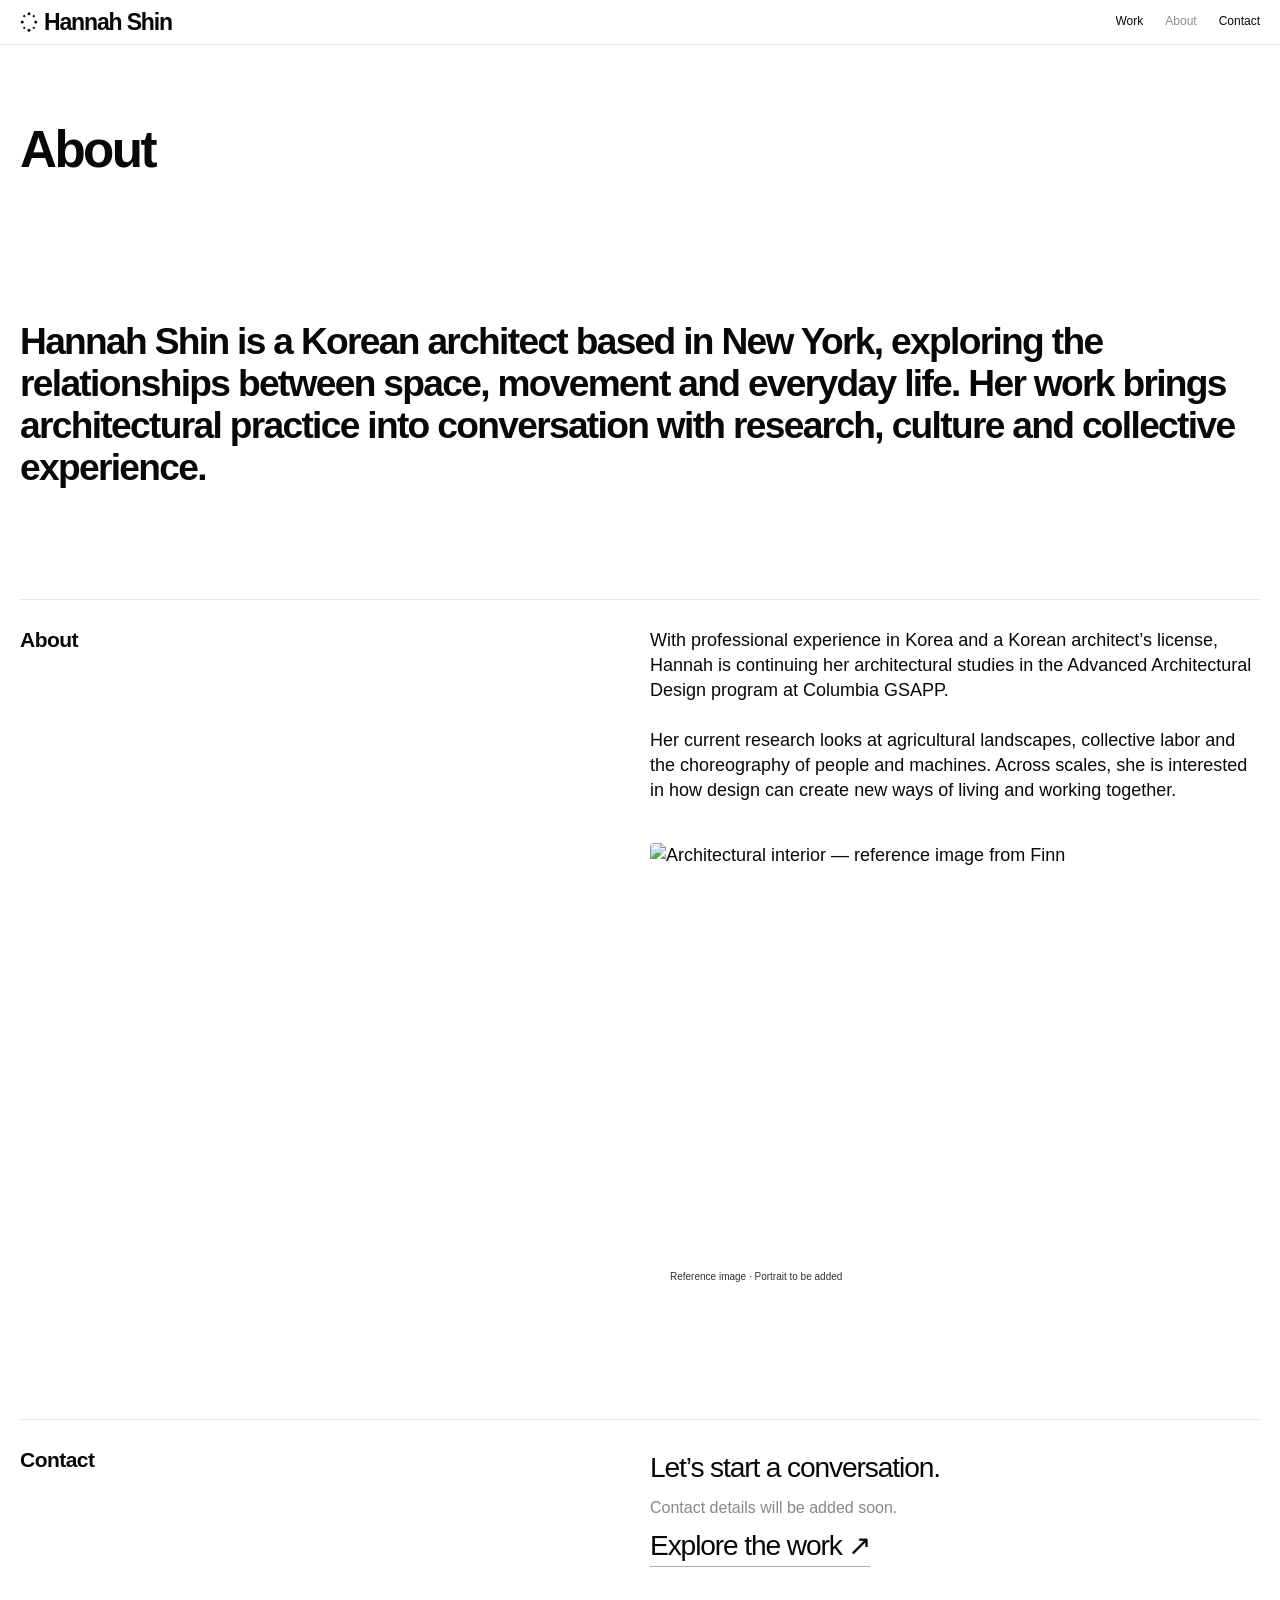
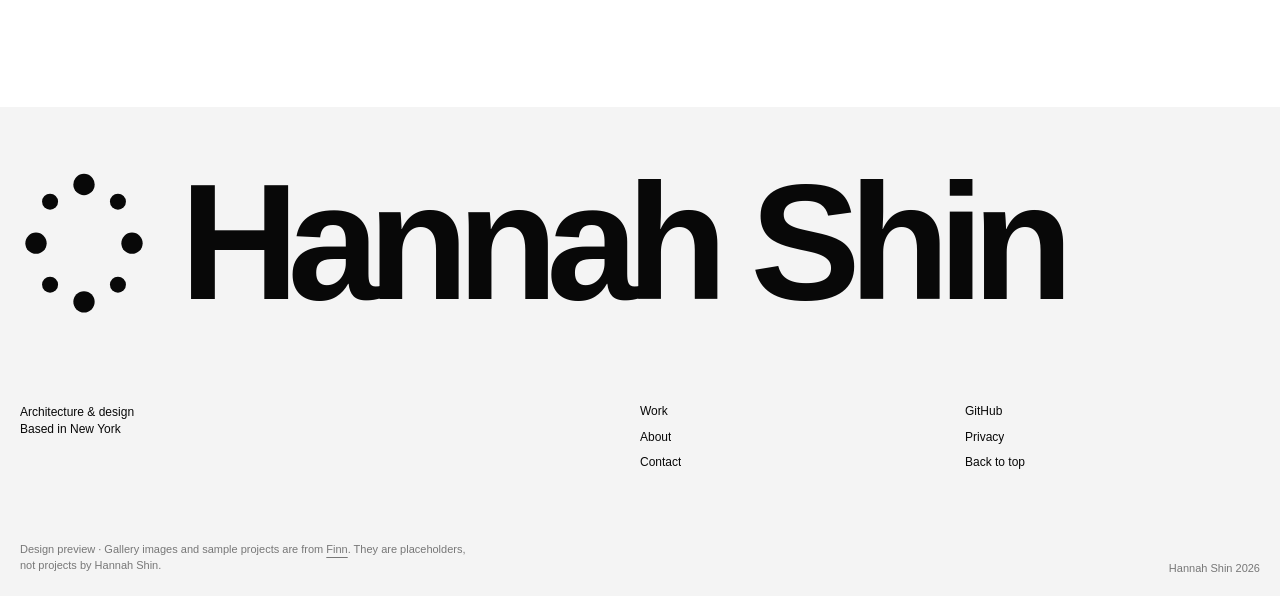
==== about.html @ b3f63bd1 "Build responsive Hannah Shin portfolio inspired by Finn" ====
<!doctype html>
<html lang="en"><head><meta charset="utf-8"><meta name="viewport" content="width=device-width, initial-scale=1"><meta name="description" content="Hannah Shin — Architecture, design and spatial research. Based in New York."><meta name="theme-color" content="#ffffff"><title>About — Hannah Shin</title><link rel="icon" href="favicon.svg" type="image/svg+xml"><link rel="preconnect" href="https://framerusercontent.com"><link rel="stylesheet" href="fonts.css"><link rel="stylesheet" href="styles.css"><script src="content.js" defer></script><script src="app.js" defer></script></head><body data-page="about"><a class="skip" href="#main">Skip to content</a><header id="header"></header><main id="main" tabindex="-1"></main><footer id="footer"></footer><div class="cursor" aria-hidden="true">View project ↗</div><noscript>This portfolio requires JavaScript to display its project gallery.</noscript></body></html>
---- fonts.css ----
@font-face { font-family: "Inter Display"; src: url("https://framerusercontent.com/assets/bHYNJqzTyl2lqvmMiRRS6Y16Es.woff2"); font-display: swap; font-style: normal; font-weight: 400; unicode-range: U+0000-00FF, U+0131, U+0152-0153, U+02BB-02BC, U+02C6, U+02DA, U+02DC, U+2000-206F, U+2070, U+2074-207E, U+2080-208E, U+20AC, U+2122, U+2191, U+2193, U+2212, U+2215, U+FEFF, U+FFFD }
@font-face { font-family: "Inter Display"; src: url("https://framerusercontent.com/assets/qITWJ2WdG0wrgQPDb8lvnYnTXDg.woff2"); font-display: swap; font-style: normal; font-weight: 700; unicode-range: U+0000-00FF, U+0131, U+0152-0153, U+02BB-02BC, U+02C6, U+02DA, U+02DC, U+2000-206F, U+2070, U+2074-207E, U+2080-208E, U+20AC, U+2122, U+2191, U+2193, U+2212, U+2215, U+FEFF, U+FFFD }
@font-face { font-family: "Inter Display"; src: url("https://framerusercontent.com/assets/iwWTDc49ENF2tCHbqlNARXw6Ug.woff2"); font-display: swap; font-style: normal; font-weight: 500; unicode-range: U+0000-00FF, U+0131, U+0152-0153, U+02BB-02BC, U+02C6, U+02DA, U+02DC, U+2000-206F, U+2070, U+2074-207E, U+2080-208E, U+20AC, U+2122, U+2191, U+2193, U+2212, U+2215, U+FEFF, U+FFFD }
@font-face { font-family: "Inter Display"; src: url("https://framerusercontent.com/assets/x8eJ5VkmPMHVhVbF0E8JYFJmwc.woff2"); font-style: normal; font-weight: 900; unicode-range: U+0000-00FF, U+0131, U+0152-0153, U+02BB-02BC, U+02C6, U+02DA, U+02DC, U+2000-206F, U+2070, U+2074-207E, U+2080-208E, U+20AC, U+2122, U+2191, U+2193, U+2212, U+2215, U+FEFF, U+FFFD }
---- styles.css ----
:root{--ink:#080808;--muted:#8d8d8d;--line:#e9e9e9;--gutter:20px}*{box-sizing:border-box}html{scroll-behavior:smooth;scroll-padding-top:70px}body{margin:0;background:#fff;color:var(--ink);font-family:'Inter Display',Arial,sans-serif;-webkit-font-smoothing:antialiased}a{color:inherit;text-decoration:none}button{font:inherit}a:focus-visible,button:focus-visible{outline:2px solid #555;outline-offset:5px}img{display:block;width:100%;object-fit:cover}h1,h2,h3,p{margin:0}h1,h2,h3{font-weight:700;letter-spacing:-.05em}p{line-height:1.4}::selection{background:#080808;color:#fff}.skip{position:fixed;top:-60px;left:20px;padding:12px;background:#000;color:#fff;z-index:100}.skip:focus{top:10px}#header{height:45px;position:fixed;top:0;left:0;right:0;z-index:30;padding:0 var(--gutter);display:flex;align-items:center;justify-content:space-between;background:rgba(255,255,255,.94);border-bottom:1px solid var(--line);backdrop-filter:blur(12px)}.brand{display:flex;align-items:center;gap:6px;font-weight:700;font-size:23px;letter-spacing:-.05em}.mark{width:18px;height:22px;flex-shrink:0}.nav{display:flex;gap:22px;font-size:12px;font-weight:500}.roll{display:inline-block;position:relative;overflow:hidden;line-height:1.3}.roll span{display:block;transition:transform .35s cubic-bezier(.22,1,.36,1)}.roll span+span{position:absolute;top:100%;left:0}.roll:hover span,.roll:focus-visible span{transform:translateY(-100%)}.nav [aria-current=page]{color:var(--muted)}main{min-height:70vh}.hero{height:100svh;min-height:640px;display:flex;flex-direction:column;align-items:center;justify-content:center;text-align:center;padding:60px 20px 20px}.eyebrow{font-size:16px;color:#666;margin-bottom:22px}.hero h1{font-size:clamp(56px,7.34vw,132px);line-height:1.15;letter-spacing:-.055em}.hero h1>span{display:block}.hero .tagline{font-size:16px;color:#666;margin-top:8px}.hero .letter{display:inline-block;animation:focus-in 1s cubic-bezier(.2,.6,.3,1) both;animation-delay:calc(var(--i)*.022s)}@keyframes focus-in{from{filter:blur(12px);opacity:0;transform:translateY(15px)}to{filter:blur(0);opacity:1;transform:translateY(0)}}.hero .eyebrow,.hero .tagline{animation:focus-in 1.2s both}.hero .tagline{animation-delay:.45s}.section{padding:40px var(--gutter) 0}.section-heading{display:flex;align-items:baseline;justify-content:space-between;gap:20px;margin-bottom:14px}.section-heading h2,.page-heading h1{font-size:clamp(36px,4vw,64px);line-height:1.08}.small-note{font-size:11px;color:#888;letter-spacing:0}.grid{display:grid;grid-template-columns:repeat(2,minmax(0,1fr));gap:40px 20px}.project-card{display:block;min-width:0}.image-wrap{position:relative;overflow:hidden;border-radius:4px;background:#f1f1ef;aspect-ratio:4/5}.image-wrap img{height:100%;transition:transform .85s cubic-bezier(.2,.65,.3,1),filter .7s}.project-card:hover img{transform:scale(1.035)}.card-caption{padding-top:12px;display:flex;justify-content:space-between;gap:12px}.card-title{font-size:18px;font-weight:500;letter-spacing:-.025em}.card-subtitle{font-size:14px;color:#888;margin-top:3px}.card-arrow{font-size:22px;opacity:0;transform:translate(-8px,8px);transition:.3s}.project-card:hover .card-arrow,.project-card:focus-visible .card-arrow{opacity:1;transform:none}.sample{position:absolute;left:12px;bottom:12px;padding:5px 8px;border-radius:3px;background:rgba(255,255,255,.85);color:#333;font-size:10px;backdrop-filter:blur(8px)}.intro{font-size:clamp(28px,2.9vw,48px);line-height:1.13;font-weight:700;letter-spacing:-.045em;padding:160px var(--gutter) 110px;max-width:1500px}.info-row{display:grid;grid-template-columns:1fr 1fr;gap:20px;margin:0 var(--gutter);padding:28px 0 100px;border-top:1px solid var(--line)}.info-row h2{font-size:21px;letter-spacing:-.025em}.prose{max-width:720px;font-size:18px;line-height:1.4}.prose p+p{margin-top:24px}.about-art{margin-top:40px;aspect-ratio:4/3;overflow:hidden;border-radius:4px;position:relative}.about-art img{height:100%}.contact-list{display:flex;flex-direction:column;align-items:flex-start;gap:10px;font-size:clamp(22px,2.2vw,34px);letter-spacing:-.04em}.contact-list .hint{font-size:16px;color:#888;letter-spacing:0}.contact-link{border-bottom:1px solid #aaa;padding-bottom:4px}.page-heading{padding:122px var(--gutter) 24px}.page-heading p{font-size:clamp(25px,3vw,42px);color:#999;letter-spacing:-.04em;font-weight:700;margin-top:14px;line-height:1.15}.page-work .section{padding-top:0}.page-about .intro{padding-top:120px}.page-contact{min-height:80vh}.page-contact .info-row{margin-top:60px}.project-hero{margin:0 var(--gutter);overflow:hidden;border-radius:4px;max-height:85vh}.project-hero img{aspect-ratio:16/10;object-fit:cover}.project-info{padding-top:75px}.project-info .info-row{padding-bottom:70px}.facts{display:grid;grid-template-columns:1fr 1fr;gap:28px}.facts dt{font-size:12px;color:#888;margin-bottom:6px}.facts dd{margin:0;font-size:16px}.detail-pair{display:grid;grid-template-columns:1fr 1fr;gap:20px;margin:0 var(--gutter) 90px}.detail-pair img{aspect-ratio:4/5;border-radius:4px}.detail-pair img:nth-child(2){object-position:80% center}.more-work{margin-bottom:100px}.reveal{opacity:1;transform:none}.js-motion .reveal{opacity:0;transform:translateY(24px);filter:blur(4px);transition:opacity .8s,transform .8s,filter .8s}.js-motion .reveal.visible{opacity:1;transform:none;filter:none}#footer{background:#f4f4f4;padding:45px var(--gutter) 22px;margin-top:40px;overflow:hidden}.footer-wordmark{display:flex;align-items:center;gap:2.5vw;font-size:clamp(50px,12.9vw,250px);font-weight:700;letter-spacing:-.07em;white-space:nowrap;line-height:1.1}.footer-wordmark .mark{width:10vw;height:13vw}.footer-bottom{display:grid;grid-template-columns:2fr 1fr 1fr;gap:30px;margin-top:70px;font-size:12px}.footer-nav{display:flex;flex-direction:column;align-items:flex-start;gap:10px}.footer-credits{display:flex;justify-content:space-between;gap:20px;align-items:end;font-size:11px;margin-top:70px;color:#777}.footer-demo{max-width:460px;line-height:1.5}.cursor{position:fixed;pointer-events:none;z-index:50;left:0;top:0;opacity:0;background:#fff;color:#111;padding:12px 16px;border-radius:30px;font-size:12px;transform:translate(-50%,-50%);transition:opacity .15s;box-shadow:0 2px 12px #0001}.cursor.active{opacity:1}.text-link{text-decoration:underline;text-underline-offset:4px}.legal{max-width:850px;padding:30px var(--gutter) 120px}.legal h2{margin:30px 0 12px;font-size:25px}.legal p{font-size:18px;color:#555}.not-found{padding:150px 20px;min-height:70vh}.not-found h1{font-size:50px;margin-bottom:25px}
@media(min-width:1600px){.hero h1{font-size:120px}.section-heading h2{font-size:60px}}
@media(max-width:800px){:root{--gutter:16px}.hero{min-height:560px}.hero h1{font-size:8.4vw}.grid{gap:30px 16px}.section-heading h2{font-size:38px}.intro{padding:100px var(--gutter) 70px}.prose{font-size:16px}.card-title{font-size:16px}.card-subtitle{font-size:12px}.footer-wordmark{font-size:12.5vw}.footer-bottom{grid-template-columns:1.5fr 1fr 1fr}}
@media(max-width:540px){:root{--gutter:16px}#header{height:56px}.brand{font-size:21px}.nav{gap:16px}.hero{min-height:580px;padding-bottom:25px}.hero h1{font-size:9vw;letter-spacing:-.06em;line-height:1.17}.hero .eyebrow,.hero .tagline{font-size:14px}.eyebrow{margin-bottom:18px}.grid{grid-template-columns:1fr;gap:32px}.section{padding-top:24px}.section-heading{align-items:center}.section-heading h2{font-size:36px}.small-note{max-width:100px;text-align:right;font-size:10px}.card-title{font-size:18px}.card-subtitle{font-size:14px}.card-arrow{opacity:1;transform:none}.info-row{grid-template-columns:1fr;gap:26px;padding-bottom:60px}.info-row h2{font-size:18px}.intro{font-size:29px;padding-top:100px;padding-bottom:65px}.prose{font-size:17px}.page-heading{padding-top:105px}.page-heading h1{font-size:42px}.page-heading p{font-size:27px}.project-hero img{aspect-ratio:4/5}.detail-pair{grid-template-columns:1fr;margin-bottom:60px}.project-info{padding-top:45px}.contact-list{font-size:25px}.footer-bottom{grid-template-columns:1fr 1fr;margin-top:40px;row-gap:35px}.footer-bottom>p{grid-column:1/-1}.footer-credits{margin-top:45px;flex-wrap:wrap;align-items:start}.footer-demo{max-width:100%}.cursor{display:none}.page-about .intro{padding-top:70px}.section-heading .text-link{font-size:13px}}
@media(prefers-reduced-motion:reduce){html{scroll-behavior:auto}*,*::before,*::after{animation:none!important;transition:none!important}.js-motion .reveal{opacity:1;transform:none;filter:none}}
@media(max-width:360px){.brand{font-size:18px;gap:4px}.brand .mark{width:15px}.nav{gap:12px;font-size:11px}.section-heading h2{font-size:31px}}
.card-arrow{font-size:0;width:20px;height:20px;position:relative;margin-top:2px}.card-arrow::after{content:'';position:absolute;right:3px;top:3px;width:10px;height:10px;border-top:1.5px solid;border-right:1.5px solid}.card-arrow::before{content:'';position:absolute;right:3px;top:3px;width:15px;height:1.5px;background:currentColor;transform:rotate(-45deg);transform-origin:right center}
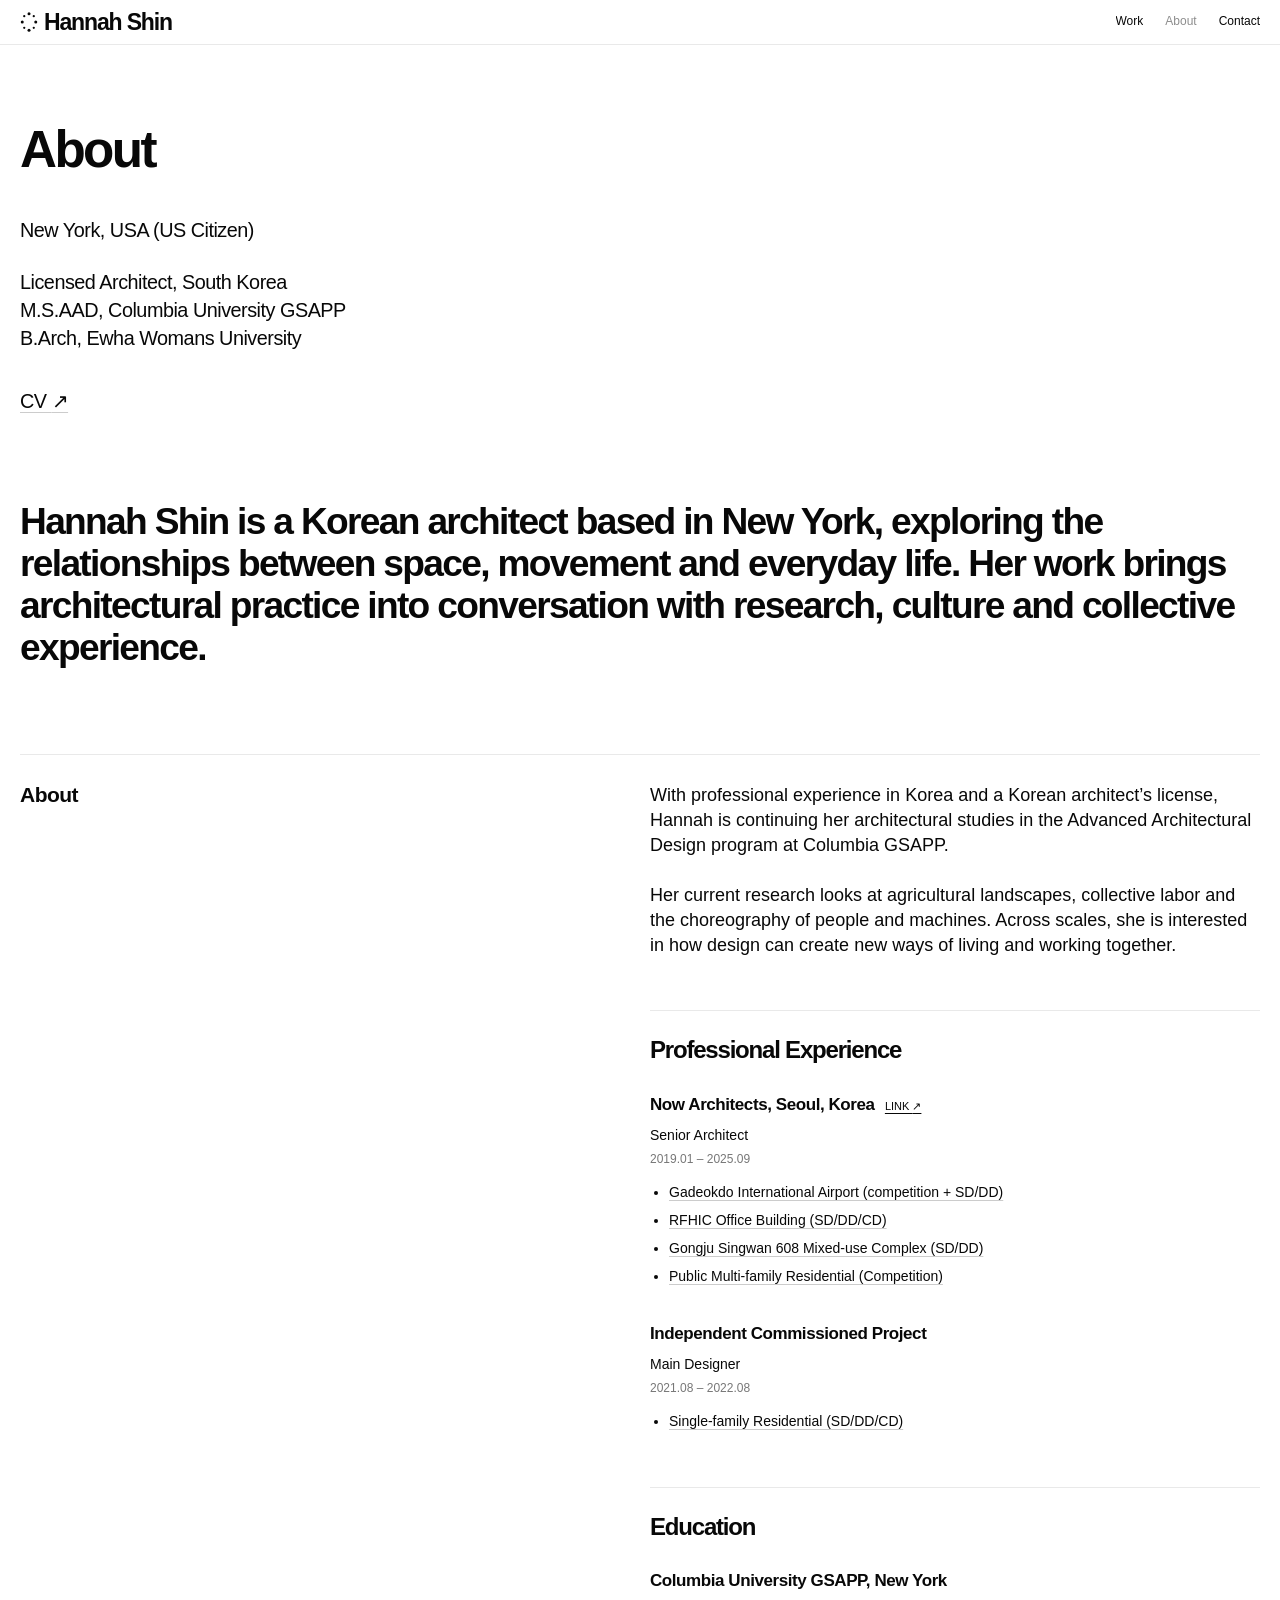
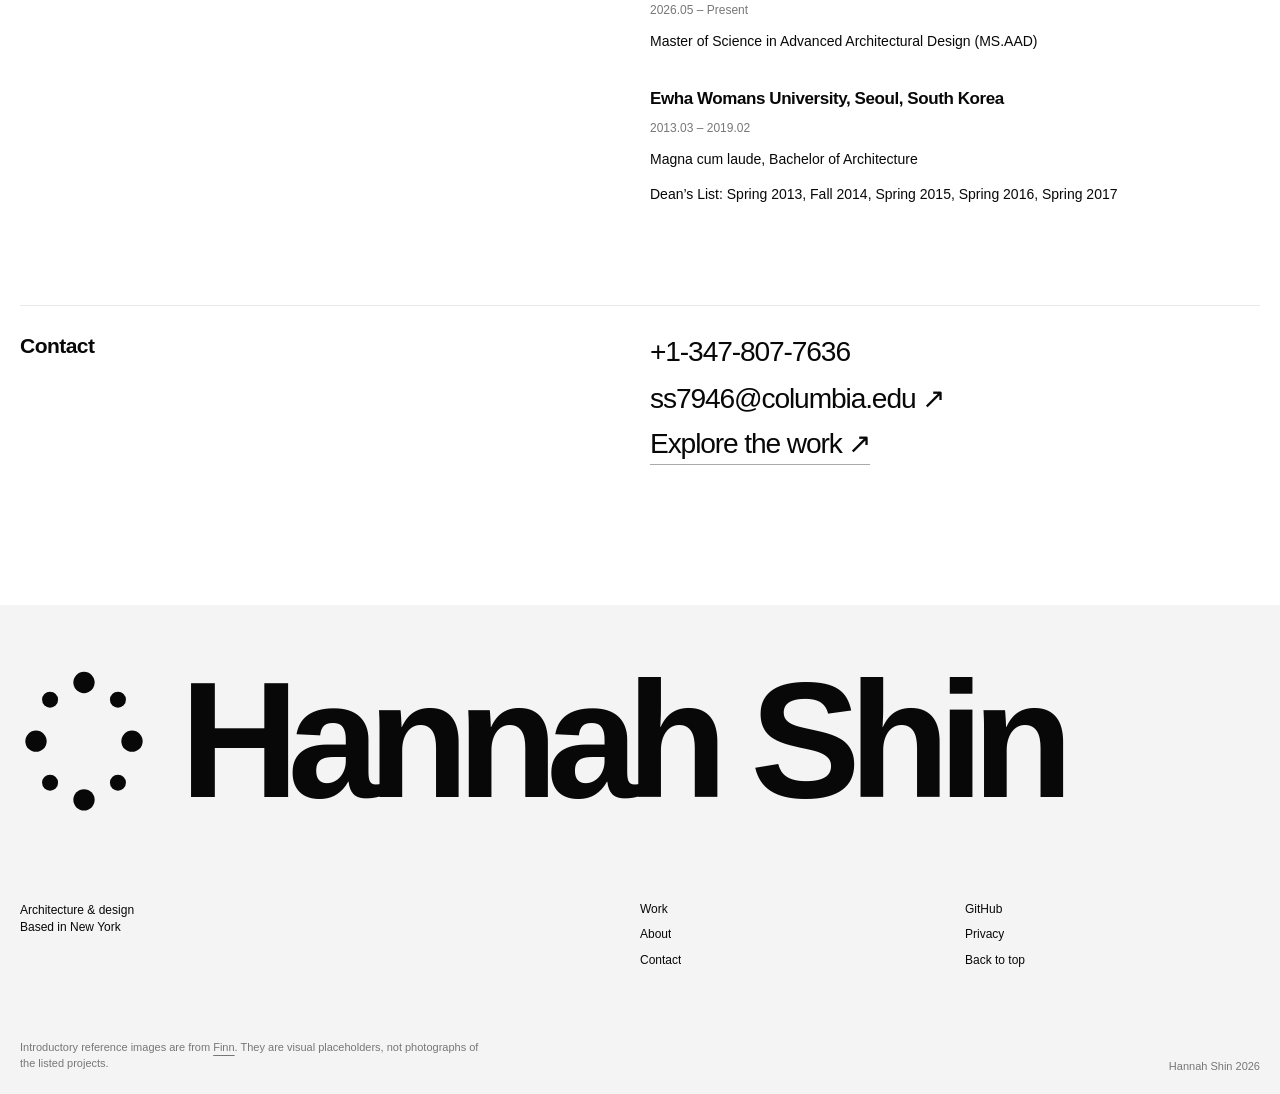
==== commit 422858fe: "Combine installation and curatorial projects in Other and refresh portfolio assets" ====
--- a/about.html
+++ b/about.html
@@ -1,2 +1,2 @@
 <!doctype html>
-<html lang="en"><head><meta charset="utf-8"><meta name="viewport" content="width=device-width, initial-scale=1"><meta name="description" content="Hannah Shin — Architecture, design and spatial research. Based in New York."><meta name="theme-color" content="#ffffff"><title>About — Hannah Shin</title><link rel="icon" href="favicon.svg" type="image/svg+xml"><link rel="preconnect" href="https://framerusercontent.com"><link rel="stylesheet" href="fonts.css"><link rel="stylesheet" href="styles.css"><script src="content.js" defer></script><script src="app.js" defer></script></head><body data-page="about"><a class="skip" href="#main">Skip to content</a><header id="header"></header><main id="main" tabindex="-1"></main><footer id="footer"></footer><div class="cursor" aria-hidden="true">View project ↗</div><noscript>This portfolio requires JavaScript to display its project gallery.</noscript></body></html>+<html lang="en"><head><meta charset="utf-8"><meta name="viewport" content="width=device-width, initial-scale=1"><meta name="description" content="Hannah Shin — Architecture, design and spatial research. Based in New York."><meta name="theme-color" content="#ffffff"><title>About — Hannah Shin</title><link rel="icon" href="favicon.svg" type="image/svg+xml"><link rel="preconnect" href="https://framerusercontent.com"><link rel="stylesheet" href="fonts.css"><link rel="stylesheet" href="styles.css?v=a8e074387e"><script src="content.js?v=fab7027203" defer></script><script src="app.js?v=ede1b2936e" defer></script></head><body data-page="about"><a class="skip" href="#main">Skip to content</a><header id="header"></header><main id="main" tabindex="-1"></main><footer id="footer"></footer><div class="cursor" aria-hidden="true">View project ↗</div><noscript>This portfolio requires JavaScript to display its project gallery.</noscript></body></html>
--- a/styles.css
+++ b/styles.css
@@ -5,3 +5,50 @@
 @media(prefers-reduced-motion:reduce){html{scroll-behavior:auto}*,*::before,*::after{animation:none!important;transition:none!important}.js-motion .reveal{opacity:1;transform:none;filter:none}}
 @media(max-width:360px){.brand{font-size:18px;gap:4px}.brand .mark{width:15px}.nav{gap:12px;font-size:11px}.section-heading h2{font-size:31px}}
 .card-arrow{font-size:0;width:20px;height:20px;position:relative;margin-top:2px}.card-arrow::after{content:'';position:absolute;right:3px;top:3px;width:10px;height:10px;border-top:1.5px solid;border-right:1.5px solid}.card-arrow::before{content:'';position:absolute;right:3px;top:3px;width:15px;height:1.5px;background:currentColor;transform:rotate(-45deg);transform-origin:right center}
+
+/* Project image trail in the opening screen. */
+.hero{position:relative;isolation:isolate;overflow:hidden}
+.hero-trail{position:absolute;inset:0;pointer-events:none;z-index:5;overflow:hidden}
+.trail-image{position:absolute;width:clamp(140px,15vw,220px);height:clamp(180px,19vw,280px);object-fit:cover;border-radius:3px;pointer-events:none;opacity:0;box-shadow:0 8px 26px #00000014;will-change:transform,opacity}
+@media(hover:none),(pointer:coarse),(prefers-reduced-motion:reduce){.hero-trail{display:none}}
+
+/* About: concise profile followed by education and practice. */
+.profile-summary{padding:16px var(--gutter) 0;font-size:clamp(18px,1.55vw,22px);font-weight:500;letter-spacing:-.025em;line-height:1.4}
+.profile-summary p{line-height:1.4}.profile-qualifications{margin-top:24px}
+.profile-links{display:flex;flex-direction:column;align-items:flex-start;gap:5px;margin-top:24px}
+.profile-links a{overflow-wrap:anywhere;text-decoration:underline;text-decoration-color:#ccc;text-underline-offset:4px;text-decoration-thickness:1px;transition:text-decoration-color .2s}
+.profile-links a:hover{text-decoration-color:#111}.profile-links .profile-cv{margin-top:12px}
+.page-about .intro{padding-top:85px;padding-bottom:85px}
+.resume{margin-top:52px}.resume-section{padding-top:25px;border-top:1px solid var(--line)}
+.resume-section+.resume-section{margin-top:55px}.resume-section h3{font-size:24px;line-height:1.15;margin:0 0 30px}
+.resume-entry+.resume-entry{margin-top:36px}.resume-entry h4{font-size:17px;font-weight:700;line-height:1.35;letter-spacing:-.025em;margin:0 0 8px}
+.resume-entry p,.resume-entry li{font-size:14px;line-height:1.5}.resume-entry .resume-date{font-size:12px;color:#777;letter-spacing:0;margin:4px 0 12px}
+.resume-entry .resume-role{margin:0 0 4px;font-weight:500}.resume-entry .resume-degree{margin:0}
+.resume-details{margin-top:14px}.resume-details p+p{margin-top:10px}.resume-entry ul{margin:14px 0 0;padding-left:19px}.resume-entry li+li{margin-top:7px}
+.resume-external{font-size:11px;letter-spacing:0;font-weight:500;white-space:nowrap;margin-left:6px;text-decoration:underline;text-underline-offset:3px}
+@media(max-width:540px){.profile-summary{padding-top:10px;font-size:17px}.profile-qualifications,.profile-links{margin-top:20px}.page-about .intro{padding-top:65px;padding-bottom:60px}.resume{margin-top:40px}.resume-section h3{font-size:22px}.resume-entry h4{font-size:16px}.resume-entry p,.resume-entry li{font-size:14px}}
+
+/* Professional and education work share the same project renderer. */
+.work-index{display:flex;flex-wrap:wrap;gap:12px 32px;margin-top:30px;font-size:15px}.work-index a{padding-bottom:8px;border-bottom:1px solid #c9c9c9}.work-index a:hover{border-color:#111}.work-index span{font-size:11px;color:#888;vertical-align:super;margin-left:8px}
+.work-sections>.section{padding-top:35px}.work-sections>.section+.section{margin-top:95px;border-top:1px solid var(--line);padding-top:40px;padding-bottom:75px}
+.project-cover{height:100%;width:100%;background:#efefec;color:#575753;padding:28px;display:flex;flex-direction:column;justify-content:space-between;transition:background .4s}
+.project-card:nth-child(2n) .project-cover{background:#e6e6e2}.project-card:hover .project-cover{background:#e0e0da}
+.cover-top,.cover-bottom{display:flex;justify-content:space-between;align-items:baseline;gap:20px;font-size:11px;line-height:1.4}.cover-top{text-transform:uppercase;letter-spacing:.06em}.cover-bottom{color:#81817b}
+.cover-title{font-size:clamp(24px,3.4vw,52px);font-weight:500;line-height:1.08;letter-spacing:-.045em;max-width:90%;padding:40px 0}
+.project-cover-detail{min-height:420px;height:65vh;max-height:700px}.project-cover-detail .cover-title{font-size:clamp(30px,4vw,60px);color:#888880}
+.work-empty{padding:55px 0 65px;border-top:1px solid var(--line);font-size:18px;color:#888}.project-back{display:inline-block;font-size:12px;color:#777;margin-bottom:22px;text-decoration:underline;text-underline-offset:3px}
+.resume-project-link{text-decoration:underline;text-decoration-color:#ccc;text-underline-offset:3px}.resume-project-link:hover{text-decoration-color:currentColor}
+@media(max-width:540px){.work-index{gap:12px 26px;font-size:14px;margin-top:24px}.work-sections>.section{padding-top:20px}.work-sections>.section+.section{margin-top:65px;padding-top:25px;padding-bottom:20px}.project-cover{padding:22px}.cover-title{font-size:36px}.cover-top,.cover-bottom{font-size:10px;gap:12px}.project-cover-detail{min-height:340px;height:55vh}.work-empty{font-size:16px;padding:35px 0 40px}}
+
+.project-images{margin:60px 0 100px}.project-images figure{margin:0 0 24px}.project-images img{display:block;width:100%;height:auto;border-radius:4px}.image-credit{font-size:12px;color:#777;margin-top:24px}.project-hero:has(img){height:auto;aspect-ratio:auto}.project-hero img{display:block;width:100%;height:auto;object-fit:contain}
+
+/* All project galleries use the same desktop card layout. */
+@media(min-width:1024px){
+ .section > .grid{grid-template-columns:repeat(4,minmax(0,1fr))}
+ .grid .project-card .project-cover{padding:20px}
+ .grid .project-card .cover-title{font-size:clamp(22px,2vw,36px);max-width:100%;padding:20px 0;overflow-wrap:anywhere}
+ .grid .project-card .cover-top,.grid .project-card .cover-bottom{font-size:10px;gap:10px}
+}
+
+/* File-number groups are manual, keyboard-accessible image carousels. */
+.image-carousel{position:relative}.carousel-slides{background:#f7f7f5}.project-images .carousel-slides img{width:100%;height:auto;max-height:85vh;object-fit:contain}.project-images img[hidden]{display:none}.carousel-controls{display:flex;justify-content:center;align-items:center;gap:24px;padding:14px 0 28px}.carousel-controls button{width:44px;height:44px;border:1px solid #ddd;border-radius:50%;background:white;color:#111;font-size:24px;cursor:pointer}.carousel-controls button:hover{background:#111;color:white}.carousel-count{font-size:12px;color:#666;min-width:48px;text-align:center}
